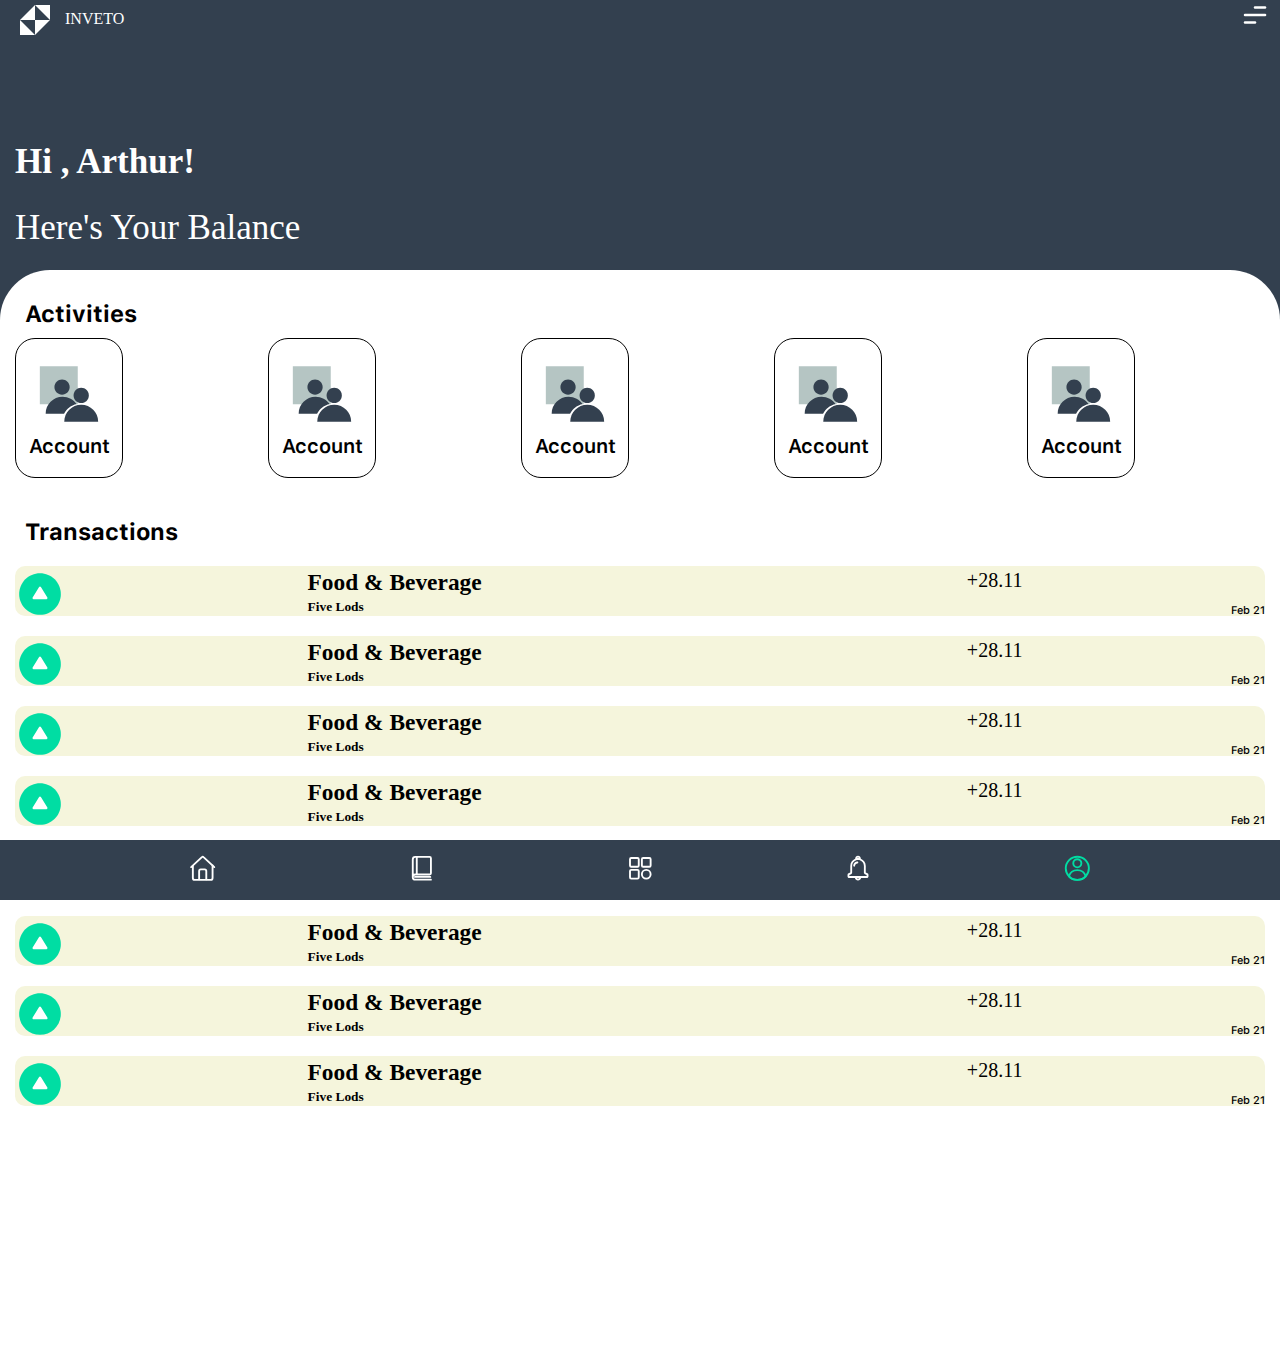
==== index.html @ 7d3a6b25 "feat: :sparkles: start of transactions" ====
<!DOCTYPE html>
<html lang="en">
<head>
    <meta charset="UTF-8">
    <meta name="viewport" content="width=device-width, initial-scale=1.0">
    <title>Home</title>
    <link rel="stylesheet" href="css/style.css">
</head>
<body>
    <section class="medio">
        <header>
            <div class="header__invento">
                <img src="storage/img/iconoflechacruzada.svg" >
                <p> INVETO</p>
                <img class="icon1" src="storage/img/iconomenuarriba.svg" >
            </div>
        </header>
    </section>
    <section class="up">
        <div class="saludar">
            <h1><b>Hi , Arthur!</b></h1>
            <p>Here's Your Balance</p>
        </div>
        <div class="balances">
            <div class="savings">
                <p>SAVINGS</p>
                <h2><span>$</span>15,615</h2>
                <img src="storage/img/Rectangle 4linea.svg" class="linea" >
            </div>
            <div class="assets">
                <p>ASSETS</p>
                <h2><span>$</span>9,615</h2>
                <img src="storage/img/Rectangle 4linea.svg" class="linea" >

            </div>
        </div>

    </section>
    <section class="arrown">
        <div class="box">
            <h3 >Activities</h3>
        </div>

        <section class="scroll">
            <div class="options">
                <img src="storage/img/iconoaccount.svg" >
                <p>Account</p>
            </div>
            <div class="options">
                <img src="storage/img/iconoaccount.svg" >
                <p>Account</p>
            </div>
            <div class="options">
                <img src="storage/img/iconoaccount.svg" >
                <p>Account</p>
            </div>
            <div class="options">
                <img src="storage/img/iconoaccount.svg" >
                <p>Account</p>
            </div>
            <div class="options">
                <img src="storage/img/iconoaccount.svg" >
                <p>Account</p>
            </div>
        </section>
        <div class="transactions">
            <h3>Transactions</h3>
        </div>
        <div class="contenido_transaccion">
            <div class="transaction1">
                <img src="storage/img/iconoflechaarri.svg">
                <h3>Food & Beverage</h3>
                <h6>Five Lods</h6>
                <span>+28.11</span>
                <small>Feb 21</small>
            </div>
            <div class="transaction1">
                <img src="storage/img/iconoflechaarri.svg">
                <h3>Food & Beverage</h3>
                <h6>Five Lods</h6>
                <span>+28.11</span>
                <small>Feb 21</small>
            </div>
            <div class="transaction1">
                <img src="storage/img/iconoflechaarri.svg">
                <h3>Food & Beverage</h3>
                <h6>Five Lods</h6>
                <span>+28.11</span>
                <small>Feb 21</small>
            </div>
            <div class="transaction1">
                <img src="storage/img/iconoflechaarri.svg">
                <h3>Food & Beverage</h3>
                <h6>Five Lods</h6>
                <span>+28.11</span>
                <small>Feb 21</small>
            </div>
            <div class="transaction1">
                <img src="storage/img/iconoflechaarri.svg">
                <h3>Food & Beverage</h3>
                <h6>Five Lods</h6>
                <span>+28.11</span>
                <small>Feb 21</small>
            </div>
            <div class="transaction1">
                <img src="storage/img/iconoflechaarri.svg">
                <h3>Food & Beverage</h3>
                <h6>Five Lods</h6>
                <span>+28.11</span>
                <small>Feb 21</small>
            </div>
            <div class="transaction1">
                <img src="storage/img/iconoflechaarri.svg">
                <h3>Food & Beverage</h3>
                <h6>Five Lods</h6>
                <span>+28.11</span>
                <small>Feb 21</small>
            </div>
            <div class="transaction1">
                <img src="storage/img/iconoflechaarri.svg">
                <h3>Food & Beverage</h3>
                <h6>Five Lods</h6>
                <span>+28.11</span>
                <small>Feb 21</small>
            </div>


            <!-- <div class="transaction1">
                <img src="storage/img/iconoflechaab.svg">
                <h3>Shopping</h3><br>
                <h6>H&M 1257 ****</h6>
                <span>-157.64</span><br>
                <small>Jan 14</small>
            </div>
            <div class="transaction1">
                <img src="storage/img/iconoflechaarri.svg">
                <h3>Food & Beverage</h3>
                <h6>Five Lods</h6>
                <span>+28.11</span>
                <small>Feb 21</small>
            </div>
            <div class="transaction1">
                <img src="storage/img/iconoflechaab.svg">
                <h3>Shopping</h3><br>
                <h6>H&M 1257 ****</h6>
                <span>-157.64</span><br>
                <small>Jan 14</small>
            </div>
            <div class="transaction1">
                <img src="storage/img/iconoflechaarri.svg">
                <h3>Food & Beverage</h3>
                <h6>Five Lods</h6>
                <span>+28.11</span>
                <small>Feb 21</small>
            </div>
            <div class="transaction1">
                <img src="storage/img/iconoflechaab.svg">
                <h3>Shopping</h3><br>
                <h6>H&M 1257 ****</h6>
                <span>-157.64</span><br>
                <small>Jan 14</small>
            </div> -->
        </div>
    
        
    </section>
    <footer>
        <ul class="footer__ul">
            <li>
                <a href="#">
                    <img src="storage/img/iconohome.svg" >
                </a>
            </li>
            <li>
                <a href="#">
                    <img src="storage/img/iconowallet.svg" >
                </a>
            </li>
            <li>
                <a href="#">
                    <img src="storage/img/Iconomenup.svg" >
                </a>
            </li>
            <li>
                <a href="#">
                    <img src="storage/img/iconocampana.svg" >
                </a>
            </li>
            <li>
                <a href="#">
                    <img src="storage/img/iconopersona.svg" >
                </a>
            </li>
            
            

        </ul>
    </footer>
</body>
</html>
---- css/style.css ----
@import url(variables.css);
*{
    padding: 0;
    margin: 0;
    box-sizing: border-box;
}
.medio{
    background-color: var(--color-azul) ;
    padding: var(--space-layout-padding-lr);

}
body{
    background-color: var(--color-azul);
    display: flex;
    flex-direction: column;
}

.header__invento{
    color: var(--color-blanco);
    display: flex;
    column-gap: 10px;
    /* justify-content: space-between; */
}
.header__invento img{
    width: 40px;
}
.header__invento p{
    margin-top: 10px;
}
.icon1{
    position: absolute;
    right: 0;
    padding-right: 10px;
}
.header__opciones img{
    width: 40px;
}
.arrown{
    padding: var(--space-layout-padding-lr);
    background-color: var(--color-blanco);
    position: absolute;
    width: 100%;
    height: 120%;
    margin-top: 270px;
    border-top-right-radius: 50px;
    border-top-left-radius: 50px;
    overflow-y: scroll;
}
.up{
    margin-top: 8vw;
    padding: var(--space-layout-padding-lr);
}
.balances{
    color: var(--color-blanco);
    padding-top: 5vw;
    display: flex;
    flex-direction: row;
    justify-content: space-between;
    padding-bottom: 7vw;
}
.linea{
    width: 160px;
}
h1{
    color: var(--color-blanco);
    /* margin-top: vw; */
    font-size: 35px;
}
.saludar p{
    color: var(--color-blanco);
    margin-top: 2vw;
    font-size: 35px;
}
.box{
    font-size: 20px;
    position: relative;
    top: 30px;
    margin-left: 10px;
    font-family: "SF_BOLD"
}
.scroll{
    display: grid;
    grid-template-columns: auto auto auto auto auto;
    margin-top: 40px;
    overflow-x: scroll;
    text-align: center;
    column-gap: 15px;
    font-size: 20px;
    font-family: "SF_SEMIBOLD";
}
.options{
    border: 1px solid;
    width: 108px;
    height: 140px;
    border-radius: 20px;
}
.options img{
    width: 70px;
    margin-top: 20px;
}
.transactions{
    margin-top: 40px;
    font-size: 20px;
    font-family: "SF_BOLD";
    margin-left: 10px;
    position: relative;

}
.contenido_transaccion{
    margin-top: 20px;
    row-gap: 20px;
    font-size: 20px;
    display: flex;
    flex-direction: column;

}
.contenido_transaccion div{
    background-color: beige;
    border-radius: 10px;
}
.transaction1{
    display: grid;
    grid-row: 1;
    height: 50px;
    padding-top: 3px;
    padding-bottom: 1px;
}
.transaction1 h3{
    display: grid;
    grid-column: 2;
    grid-row: 1;
}
.transaction1 span{
    display: grid;
    grid-column: 4;
}
.transaction1 img{
    width: 50px;
    grid-row-start: 1;
    grid-row-end: 2;
}
.transaction1 small{
    grid-column: 3;
    grid-row: 1;
    font-size: 11px;
    position: absolute;
    right: 0;
    padding-top: 35px;
    padding-right: 15px;
    font-family: "SF_MEDIUM";
    
}

.transaction1 h6{

    grid-column: 2;
    grid-row: 1;
    height: 50px;
    margin-top: 30px;
}

















footer{
    background-color: var(--color-azul);
    position: fixed;
    bottom: 0;
    width: 100%;
}
.footer__ul{
    display: flex;
    height: 60px;
    flex-direction: row;
    justify-content: space-evenly;
    align-items: center;


}
.footer__ul li{
    list-style: none;
    justify-content: center;

}

.footer__ul li a img{
    height: 30px;
    width: 30px;
}
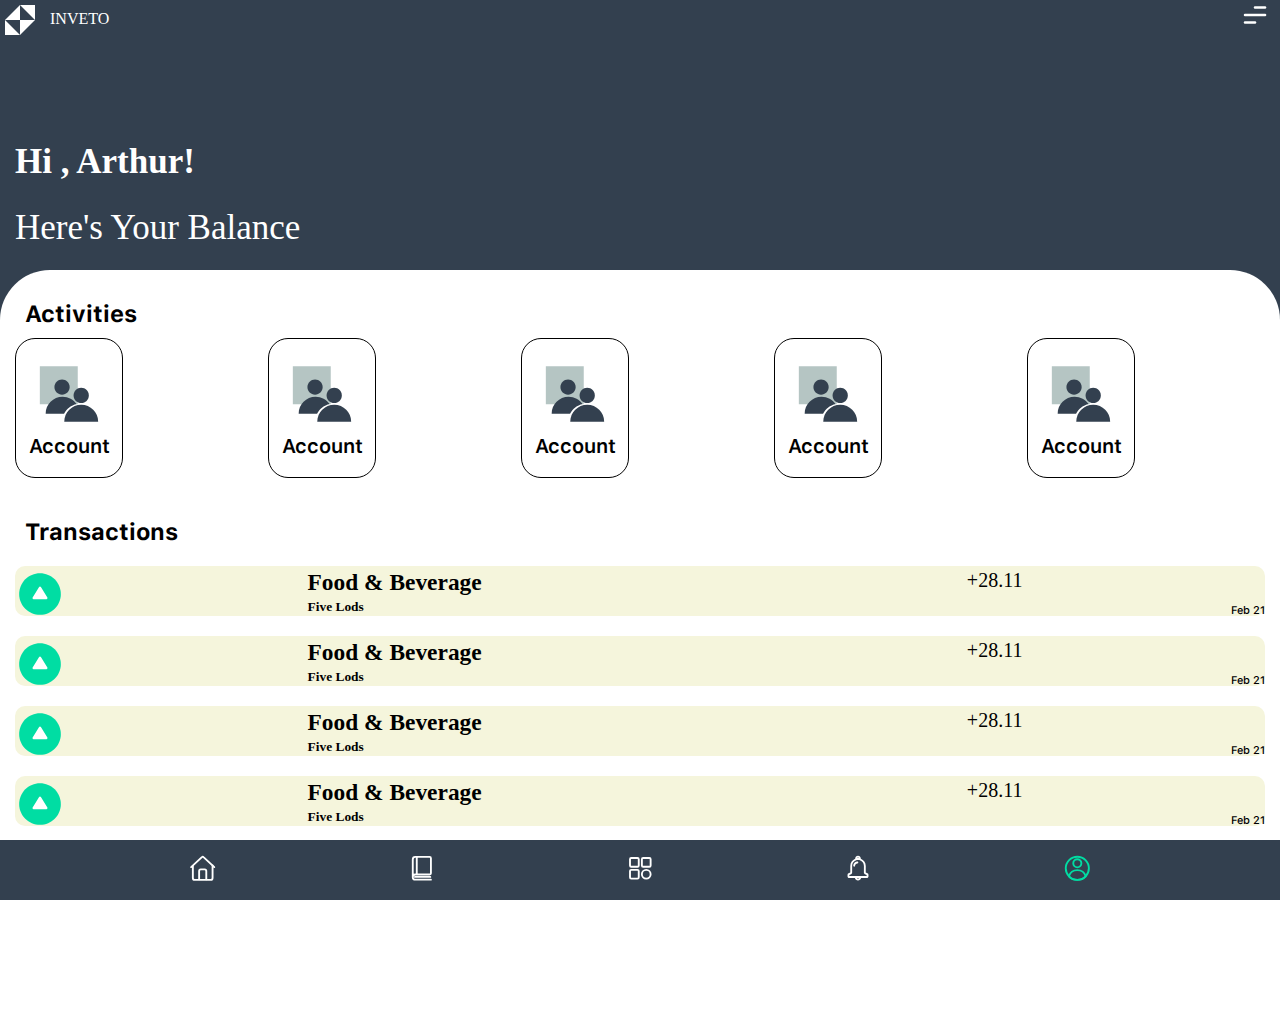
==== commit ec3924fe: "feat: :sparkles: mycard start and progress" ====
--- a/index.html
+++ b/index.html
@@ -7,7 +7,7 @@
     <link rel="stylesheet" href="css/style.css">
 </head>
 <body>
-    <section class="medio">
+    <section class="inveto">
         <header>
             <div class="header__invento">
                 <img src="storage/img/iconoflechacruzada.svg" >
@@ -16,6 +16,7 @@
             </div>
         </header>
     </section>
+
     <section class="up">
         <div class="saludar">
             <h1><b>Hi , Arthur!</b></h1>
@@ -95,71 +96,7 @@
                 <span>+28.11</span>
                 <small>Feb 21</small>
             </div>
-            <div class="transaction1">
-                <img src="storage/img/iconoflechaarri.svg">
-                <h3>Food & Beverage</h3>
-                <h6>Five Lods</h6>
-                <span>+28.11</span>
-                <small>Feb 21</small>
-            </div>
-            <div class="transaction1">
-                <img src="storage/img/iconoflechaarri.svg">
-                <h3>Food & Beverage</h3>
-                <h6>Five Lods</h6>
-                <span>+28.11</span>
-                <small>Feb 21</small>
-            </div>
-            <div class="transaction1">
-                <img src="storage/img/iconoflechaarri.svg">
-                <h3>Food & Beverage</h3>
-                <h6>Five Lods</h6>
-                <span>+28.11</span>
-                <small>Feb 21</small>
-            </div>
-            <div class="transaction1">
-                <img src="storage/img/iconoflechaarri.svg">
-                <h3>Food & Beverage</h3>
-                <h6>Five Lods</h6>
-                <span>+28.11</span>
-                <small>Feb 21</small>
-            </div>
 
-
-            <!-- <div class="transaction1">
-                <img src="storage/img/iconoflechaab.svg">
-                <h3>Shopping</h3><br>
-                <h6>H&M 1257 ****</h6>
-                <span>-157.64</span><br>
-                <small>Jan 14</small>
-            </div>
-            <div class="transaction1">
-                <img src="storage/img/iconoflechaarri.svg">
-                <h3>Food & Beverage</h3>
-                <h6>Five Lods</h6>
-                <span>+28.11</span>
-                <small>Feb 21</small>
-            </div>
-            <div class="transaction1">
-                <img src="storage/img/iconoflechaab.svg">
-                <h3>Shopping</h3><br>
-                <h6>H&M 1257 ****</h6>
-                <span>-157.64</span><br>
-                <small>Jan 14</small>
-            </div>
-            <div class="transaction1">
-                <img src="storage/img/iconoflechaarri.svg">
-                <h3>Food & Beverage</h3>
-                <h6>Five Lods</h6>
-                <span>+28.11</span>
-                <small>Feb 21</small>
-            </div>
-            <div class="transaction1">
-                <img src="storage/img/iconoflechaab.svg">
-                <h3>Shopping</h3><br>
-                <h6>H&M 1257 ****</h6>
-                <span>-157.64</span><br>
-                <small>Jan 14</small>
-            </div> -->
         </div>
     
         
@@ -177,7 +114,7 @@
                 </a>
             </li>
             <li>
-                <a href="#">
+                <a href="views/mycard.html">
                     <img src="storage/img/Iconomenup.svg" >
                 </a>
             </li>
--- a/css/style.css
+++ b/css/style.css
@@ -16,10 +16,11 @@
 }
 
 .header__invento{
+    position: static;
     color: var(--color-blanco);
     display: flex;
     column-gap: 10px;
-    /* justify-content: space-between; */
+    /* justify-content: space-between; */ 
 }
 .header__invento img{
     width: 40px;
@@ -40,11 +41,11 @@
     background-color: var(--color-blanco);
     position: absolute;
     width: 100%;
-    height: 120%;
+    height: 85%;
     margin-top: 270px;
     border-top-right-radius: 50px;
     border-top-left-radius: 50px;
-    overflow-y: scroll;
+
 }
 .up{
     margin-top: 8vw;
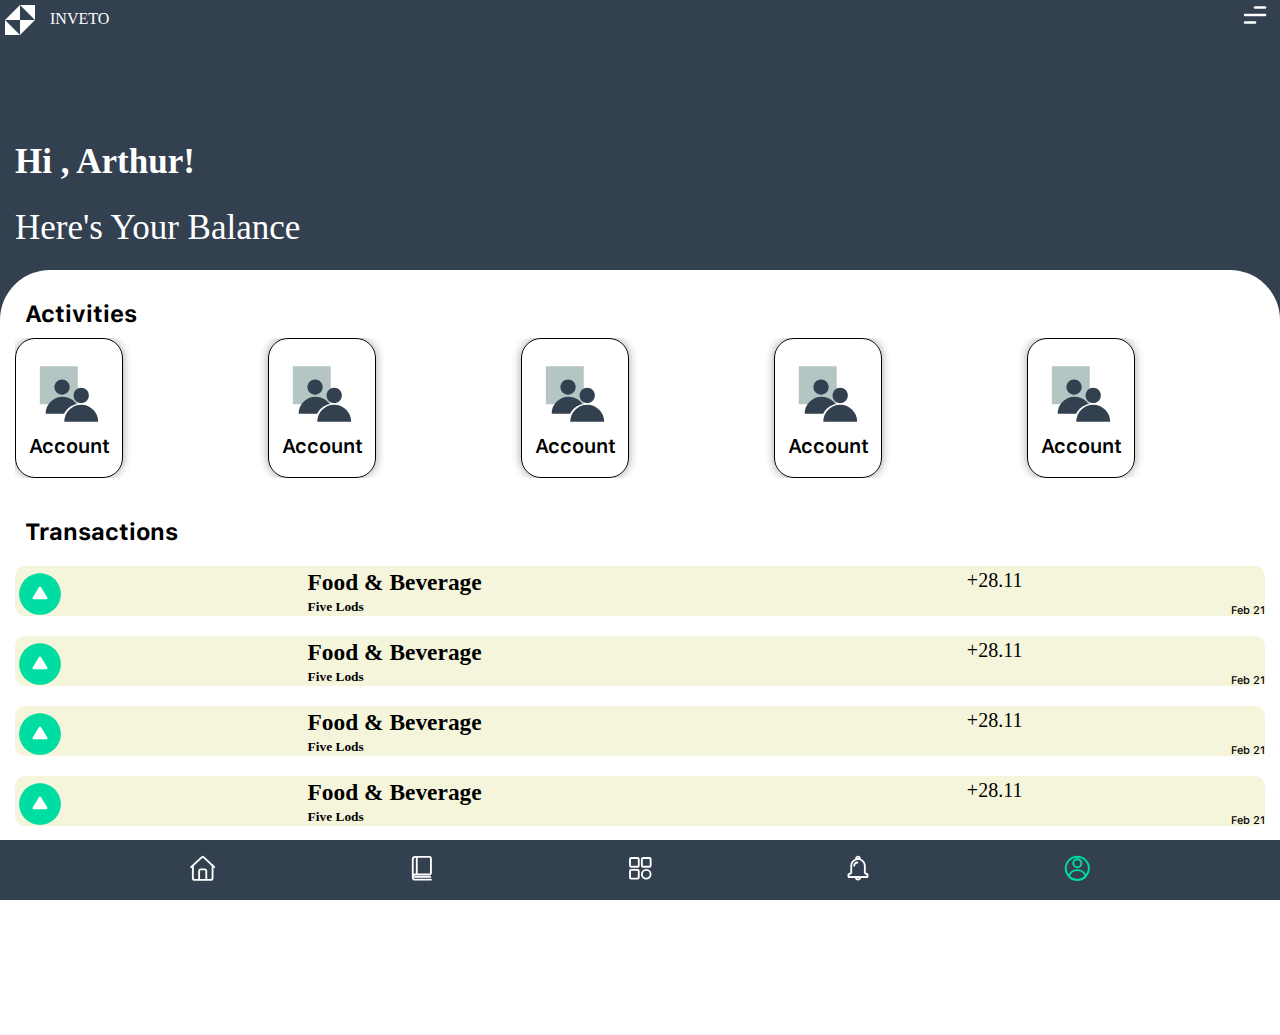
==== commit 5e052b61: "feat: :sparkles: footer of balance" ====
--- a/index.html
+++ b/index.html
@@ -109,7 +109,7 @@
                 </a>
             </li>
             <li>
-                <a href="#">
+                <a href="views/balance.html">
                     <img src="storage/img/iconowallet.svg" >
                 </a>
             </li>
--- a/css/style.css
+++ b/css/style.css
@@ -90,6 +90,7 @@
     font-family: "SF_SEMIBOLD";
 }
 .options{
+    box-shadow: 0px 0px 8px 1px rgba(0, 0, 0, 0.3);
     border: 1px solid;
     width: 108px;
     height: 140px;
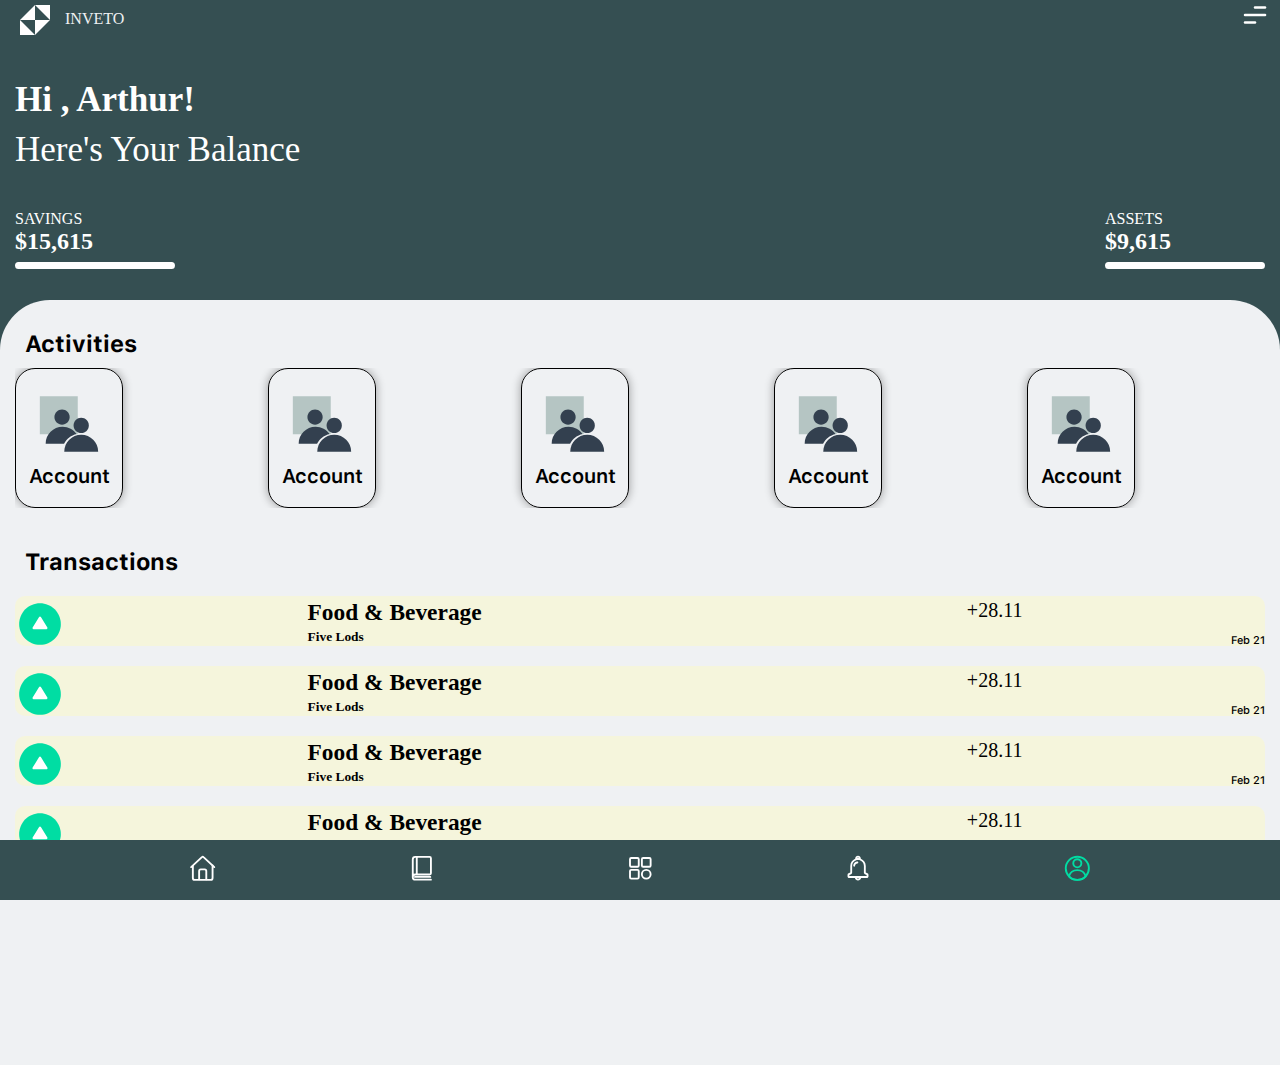
==== commit 70d5ce81: "fix: :lipstick: virtualWallet responsive" ====
--- a/index.html
+++ b/index.html
@@ -18,6 +18,7 @@
     </section>
 
     <section class="up">
+        
         <div class="saludar">
             <h1><b>Hi , Arthur!</b></h1>
             <p>Here's Your Balance</p>
--- a/css/style.css
+++ b/css/style.css
@@ -5,19 +5,20 @@
     box-sizing: border-box;
 }
 .medio{
-    background-color: var(--color-azul) ;
+    background-color: var(--color-1) ;
     padding: var(--space-layout-padding-lr);
 
 }
 body{
-    background-color: var(--color-azul);
+    background-color: var(--color-1);
     display: flex;
     flex-direction: column;
 }
 
 .header__invento{
-    position: static;
-    color: var(--color-blanco);
+    /* position: static; */
+    color: var(--color-4);
+    padding: var(--space-layout-padding-lr);
     display: flex;
     column-gap: 10px;
     /* justify-content: space-between; */ 
@@ -38,38 +39,38 @@
 }
 .arrown{
     padding: var(--space-layout-padding-lr);
-    background-color: var(--color-blanco);
+    background-color: var(--color-4);
     position: absolute;
     width: 100%;
     height: 85%;
-    margin-top: 270px;
+    margin-top: 300px;
     border-top-right-radius: 50px;
     border-top-left-radius: 50px;
 
 }
 .up{
-    margin-top: 8vw;
+    margin-top: 40px;
     padding: var(--space-layout-padding-lr);
 }
 .balances{
-    color: var(--color-blanco);
-    padding-top: 5vw;
+    color: var(--color-5);
+    margin-top: 40px;
     display: flex;
     flex-direction: row;
     justify-content: space-between;
-    padding-bottom: 7vw;
+
 }
 .linea{
     width: 160px;
 }
 h1{
-    color: var(--color-blanco);
-    /* margin-top: vw; */
+    color: var(--color-5);
+    margin-bottom: 10px;
     font-size: 35px;
 }
 .saludar p{
-    color: var(--color-blanco);
-    margin-top: 2vw;
+    color: var(--color-5);
+    /* margin-top: 2vw; */
     font-size: 35px;
 }
 .box{
@@ -176,9 +177,8 @@
 
 
 
-
 footer{
-    background-color: var(--color-azul);
+    background-color: var(--color-1);
     position: fixed;
     bottom: 0;
     width: 100%;
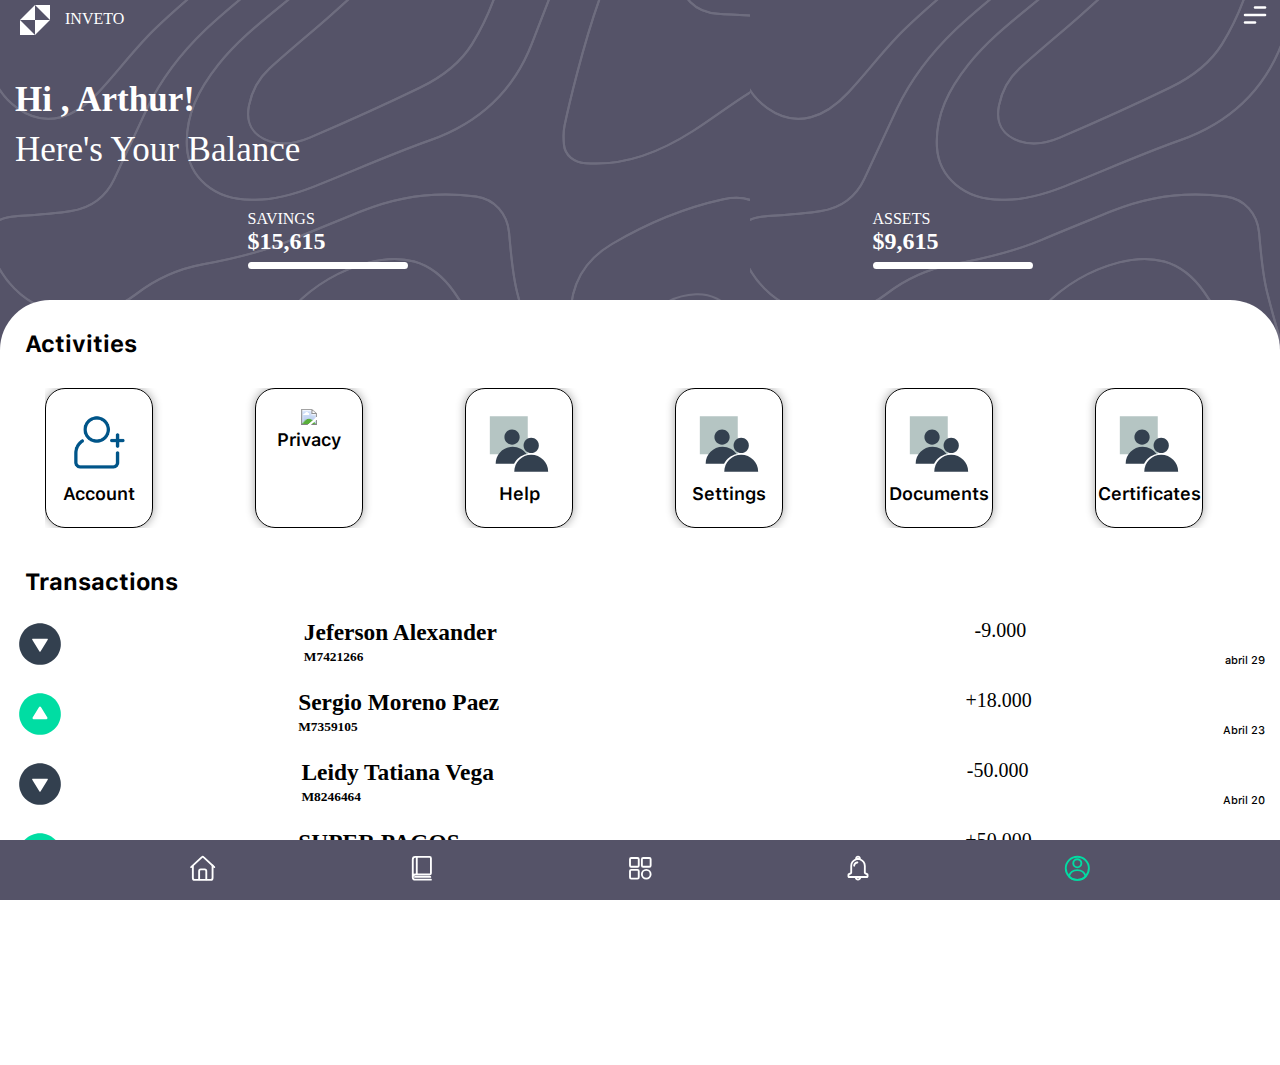
==== commit 97af35d7: "chore: :construction: general details" ====
--- a/index.html
+++ b/index.html
@@ -7,36 +7,38 @@
     <link rel="stylesheet" href="css/style.css">
 </head>
 <body>
-    <section class="inveto">
-        <header>
-            <div class="header__invento">
-                <img src="storage/img/iconoflechacruzada.svg" >
-                <p> INVETO</p>
-                <img class="icon1" src="storage/img/iconomenuarriba.svg" >
+    <section class="fondo">
+        <section class="inveto">
+            <header>
+                <div class="header__invento">
+                    <img src="storage/img/iconoflechacruzada.svg" >
+                    <p> INVETO</p>
+                    <img class="icon1" src="storage/img/iconomenuarriba.svg" >
+                </div>
+            </header>
+        </section>
+    
+        <section class="up">
+            
+            <div class="saludar">
+                <h1><b>Hi , Arthur!</b></h1>
+                <p>Here's Your Balance</p>
             </div>
-        </header>
-    </section>
-
-    <section class="up">
-        
-        <div class="saludar">
-            <h1><b>Hi , Arthur!</b></h1>
-            <p>Here's Your Balance</p>
-        </div>
-        <div class="balances">
-            <div class="savings">
-                <p>SAVINGS</p>
-                <h2><span>$</span>15,615</h2>
-                <img src="storage/img/Rectangle 4linea.svg" class="linea" >
+            <div class="balances">
+                <div class="savings">
+                    <p>SAVINGS</p>
+                    <h2><span>$</span>15,615</h2>
+                    <img src="storage/img/Rectangle 4linea.svg" class="linea" >
+                </div>
+                <div class="assets">
+                    <p>ASSETS</p>
+                    <h2><span>$</span>9,615</h2>
+                    <img src="storage/img/Rectangle 4linea.svg" class="linea" >
+    
+                </div>
             </div>
-            <div class="assets">
-                <p>ASSETS</p>
-                <h2><span>$</span>9,615</h2>
-                <img src="storage/img/Rectangle 4linea.svg" class="linea" >
-
-            </div>
-        </div>
-
+    
+        </section>
     </section>
     <section class="arrown">
         <div class="box">
@@ -45,24 +47,28 @@
 
         <section class="scroll">
             <div class="options">
-                <img src="storage/img/iconoaccount.svg" >
+                <img src="storage/img/account.png" >
                 <p>Account</p>
             </div>
             <div class="options">
-                <img src="storage/img/iconoaccount.svg" >
-                <p>Account</p>
+                <img src="storage/img/privacy.png" >
+                <p>Privacy</p>
             </div>
             <div class="options">
                 <img src="storage/img/iconoaccount.svg" >
-                <p>Account</p>
+                <p>Help</p>
             </div>
             <div class="options">
                 <img src="storage/img/iconoaccount.svg" >
-                <p>Account</p>
+                <p>Settings</p>
             </div>
             <div class="options">
                 <img src="storage/img/iconoaccount.svg" >
-                <p>Account</p>
+                <p>Documents</p>
+            </div>
+            <div class="options">
+                <img src="storage/img/iconoaccount.svg" >
+                <p>Certificates</p>
             </div>
         </section>
         <div class="transactions">
@@ -70,32 +76,32 @@
         </div>
         <div class="contenido_transaccion">
             <div class="transaction1">
-                <img src="storage/img/iconoflechaarri.svg">
-                <h3>Food & Beverage</h3>
-                <h6>Five Lods</h6>
-                <span>+28.11</span>
-                <small>Feb 21</small>
+                <img src="storage/img/iconoflechaab.svg">
+                <h3>Jeferson Alexander</h3>
+                <h6>M7421266</h6>
+                <span>-9.000</span>
+                <small>abril 29</small>
             </div>
             <div class="transaction1">
                 <img src="storage/img/iconoflechaarri.svg">
-                <h3>Food & Beverage</h3>
-                <h6>Five Lods</h6>
-                <span>+28.11</span>
-                <small>Feb 21</small>
+                <h3>Sergio Moreno Paez</h3>
+                <h6>M7359105</h6>
+                <span>+18.000</span>
+                <small>Abril 23</small>
+            </div>
+            <div class="transaction1">
+                <img src="storage/img/iconoflechaab.svg"> 
+                <h3>Leidy Tatiana Vega </h3>
+                <h6>M8246464</h6>
+                <span>-50.000</span>
+                <small>Abril 20</small>
             </div>
             <div class="transaction1">
                 <img src="storage/img/iconoflechaarri.svg">
-                <h3>Food & Beverage</h3>
-                <h6>Five Lods</h6>
-                <span>+28.11</span>
-                <small>Feb 21</small>
-            </div>
-            <div class="transaction1">
-                <img src="storage/img/iconoflechaarri.svg">
-                <h3>Food & Beverage</h3>
-                <h6>Five Lods</h6>
-                <span>+28.11</span>
-                <small>Feb 21</small>
+                <h3>SUPER PAGOS-----</h3>
+                <h6>M445029</h6>
+                <span>+50.000</span>
+                <small>Abril 17</small>
             </div>
 
         </div>
--- a/css/style.css
+++ b/css/style.css
@@ -7,22 +7,25 @@
 .medio{
     background-color: var(--color-1) ;
     padding: var(--space-layout-padding-lr);
-
+    
 }
 body{
+    background-image: url(../storage/img/Groupdecoracion.svg);
     background-color: var(--color-1);
     display: flex;
     flex-direction: column;
+
 }
 
 .header__invento{
-    /* position: static; */
+
     color: var(--color-4);
     padding: var(--space-layout-padding-lr);
     display: flex;
     column-gap: 10px;
-    /* justify-content: space-between; */ 
-}
+
+}
+
 .header__invento img{
     width: 40px;
 }
@@ -44,6 +47,7 @@
     width: 100%;
     height: 85%;
     margin-top: 300px;
+    justify-content: space-between;
     border-top-right-radius: 50px;
     border-top-left-radius: 50px;
 
@@ -57,7 +61,7 @@
     margin-top: 40px;
     display: flex;
     flex-direction: row;
-    justify-content: space-between;
+    justify-content: space-around;
 
 }
 .linea{
@@ -82,13 +86,15 @@
 }
 .scroll{
     display: grid;
-    grid-template-columns: auto auto auto auto auto;
-    margin-top: 40px;
+    grid-template-columns: auto auto auto auto auto auto;
+    margin-top:60px;
+    margin-left: 30px;
     overflow-x: scroll;
     text-align: center;
-    column-gap: 15px;
-    font-size: 20px;
+    column-gap: 40px;
+    font-size: 18px;
     font-family: "SF_SEMIBOLD";
+    scrollbar-width: none;
 }
 .options{
     box-shadow: 0px 0px 8px 1px rgba(0, 0, 0, 0.3);
@@ -118,7 +124,7 @@
 
 }
 .contenido_transaccion div{
-    background-color: beige;
+
     border-radius: 10px;
 }
 .transaction1{
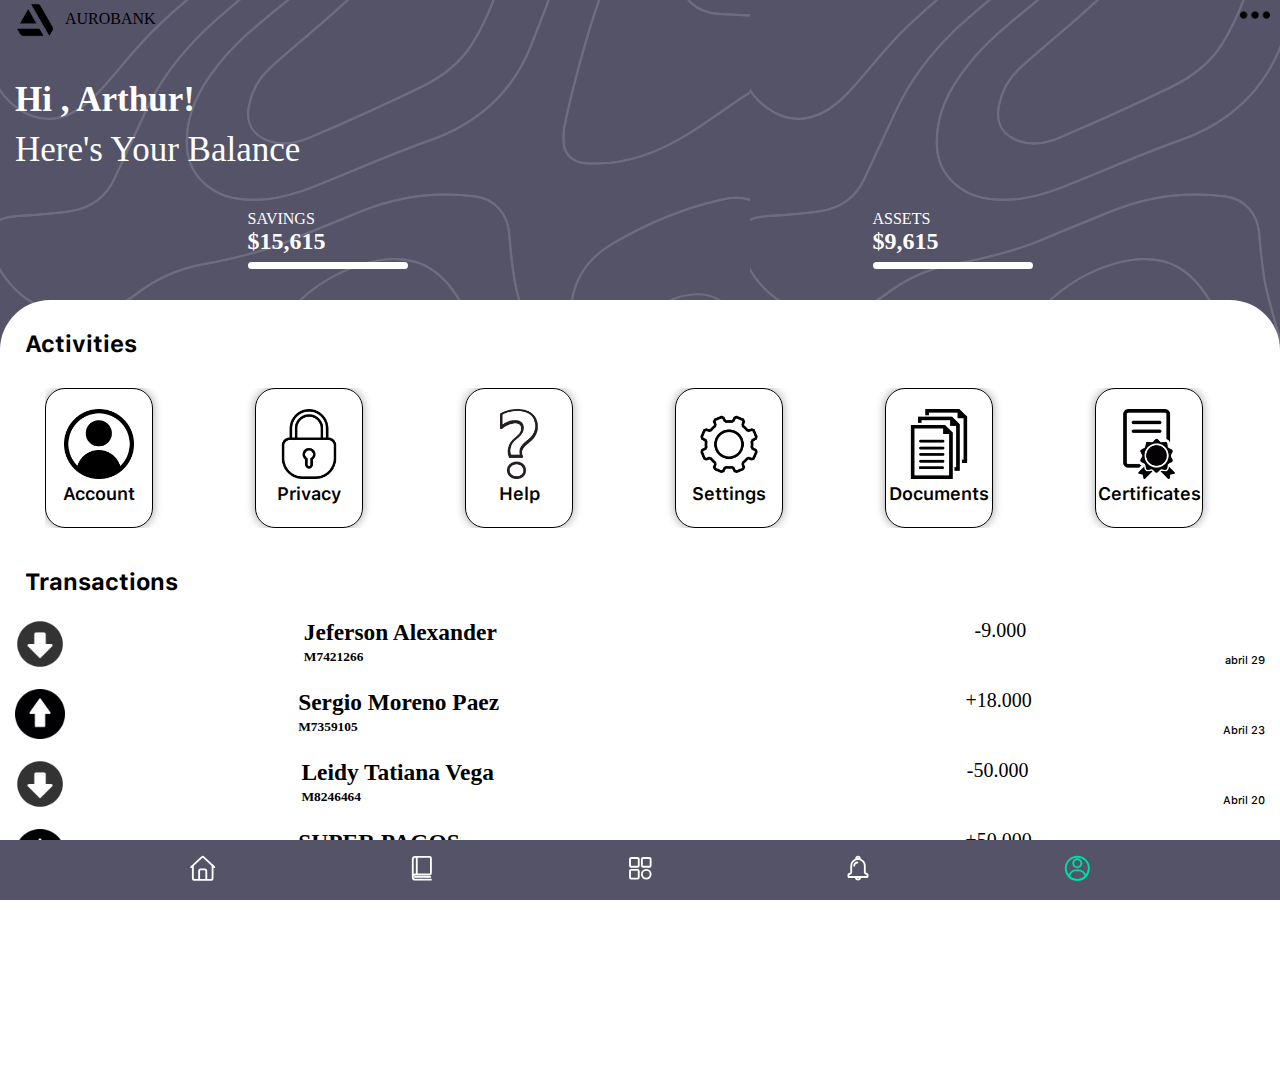
==== commit c379c989: "fix: :bug: update on mycard" ====
--- a/index.html
+++ b/index.html
@@ -8,12 +8,12 @@
 </head>
 <body>
     <section class="fondo">
-        <section class="inveto">
+        <section class="AUROBANK">
             <header>
                 <div class="header__invento">
-                    <img src="storage/img/iconoflechacruzada.svg" >
-                    <p> INVETO</p>
-                    <img class="icon1" src="storage/img/iconomenuarriba.svg" >
+                    <img src="storage/img/pngwing.com (11).png" >
+                    <p> AUROBANK</p>
+                    <img class="icon1" src="storage/img/pngwing.com (12).png" >
                 </div>
             </header>
         </section>
@@ -47,27 +47,27 @@
 
         <section class="scroll">
             <div class="options">
-                <img src="storage/img/account.png" >
+                <img src="storage/img/pngwing.com (6).png" >
                 <p>Account</p>
             </div>
             <div class="options">
-                <img src="storage/img/privacy.png" >
+                <img src="storage/img/pngwing.com (7).png" >
                 <p>Privacy</p>
             </div>
             <div class="options">
-                <img src="storage/img/iconoaccount.svg" >
+                <img src="storage/img/pngwing.com.png" >
                 <p>Help</p>
             </div>
             <div class="options">
-                <img src="storage/img/iconoaccount.svg" >
+                <img src="storage/img/pngwing.com (1).png" >
                 <p>Settings</p>
             </div>
             <div class="options">
-                <img src="storage/img/iconoaccount.svg" >
+                <img src="storage/img/pngwing.com (3).png" >
                 <p>Documents</p>
             </div>
             <div class="options">
-                <img src="storage/img/iconoaccount.svg" >
+                <img src="storage/img/pngwing.com (4).png" >
                 <p>Certificates</p>
             </div>
         </section>
@@ -76,28 +76,28 @@
         </div>
         <div class="contenido_transaccion">
             <div class="transaction1">
-                <img src="storage/img/iconoflechaab.svg">
+                <img src="storage/img/pngwing.com (9).png">
                 <h3>Jeferson Alexander</h3>
                 <h6>M7421266</h6>
                 <span>-9.000</span>
                 <small>abril 29</small>
             </div>
             <div class="transaction1">
-                <img src="storage/img/iconoflechaarri.svg">
+                <img src="storage/img/pngwing.com (8).png">
                 <h3>Sergio Moreno Paez</h3>
                 <h6>M7359105</h6>
                 <span>+18.000</span>
                 <small>Abril 23</small>
             </div>
             <div class="transaction1">
-                <img src="storage/img/iconoflechaab.svg"> 
+                <img src="storage/img/pngwing.com (9).png"> 
                 <h3>Leidy Tatiana Vega </h3>
                 <h6>M8246464</h6>
                 <span>-50.000</span>
                 <small>Abril 20</small>
             </div>
             <div class="transaction1">
-                <img src="storage/img/iconoflechaarri.svg">
+                <img src="storage/img/pngwing.com (8).png">
                 <h3>SUPER PAGOS-----</h3>
                 <h6>M445029</h6>
                 <span>+50.000</span>
--- a/css/style.css
+++ b/css/style.css
@@ -19,7 +19,7 @@
 
 .header__invento{
 
-    color: var(--color-4);
+    color: var(--color-7);
     padding: var(--space-layout-padding-lr);
     display: flex;
     column-gap: 10px;
@@ -45,7 +45,7 @@
     background-color: var(--color-4);
     position: absolute;
     width: 100%;
-    height: 85%;
+    height: 88%;
     margin-top: 300px;
     justify-content: space-between;
     border-top-right-radius: 50px;
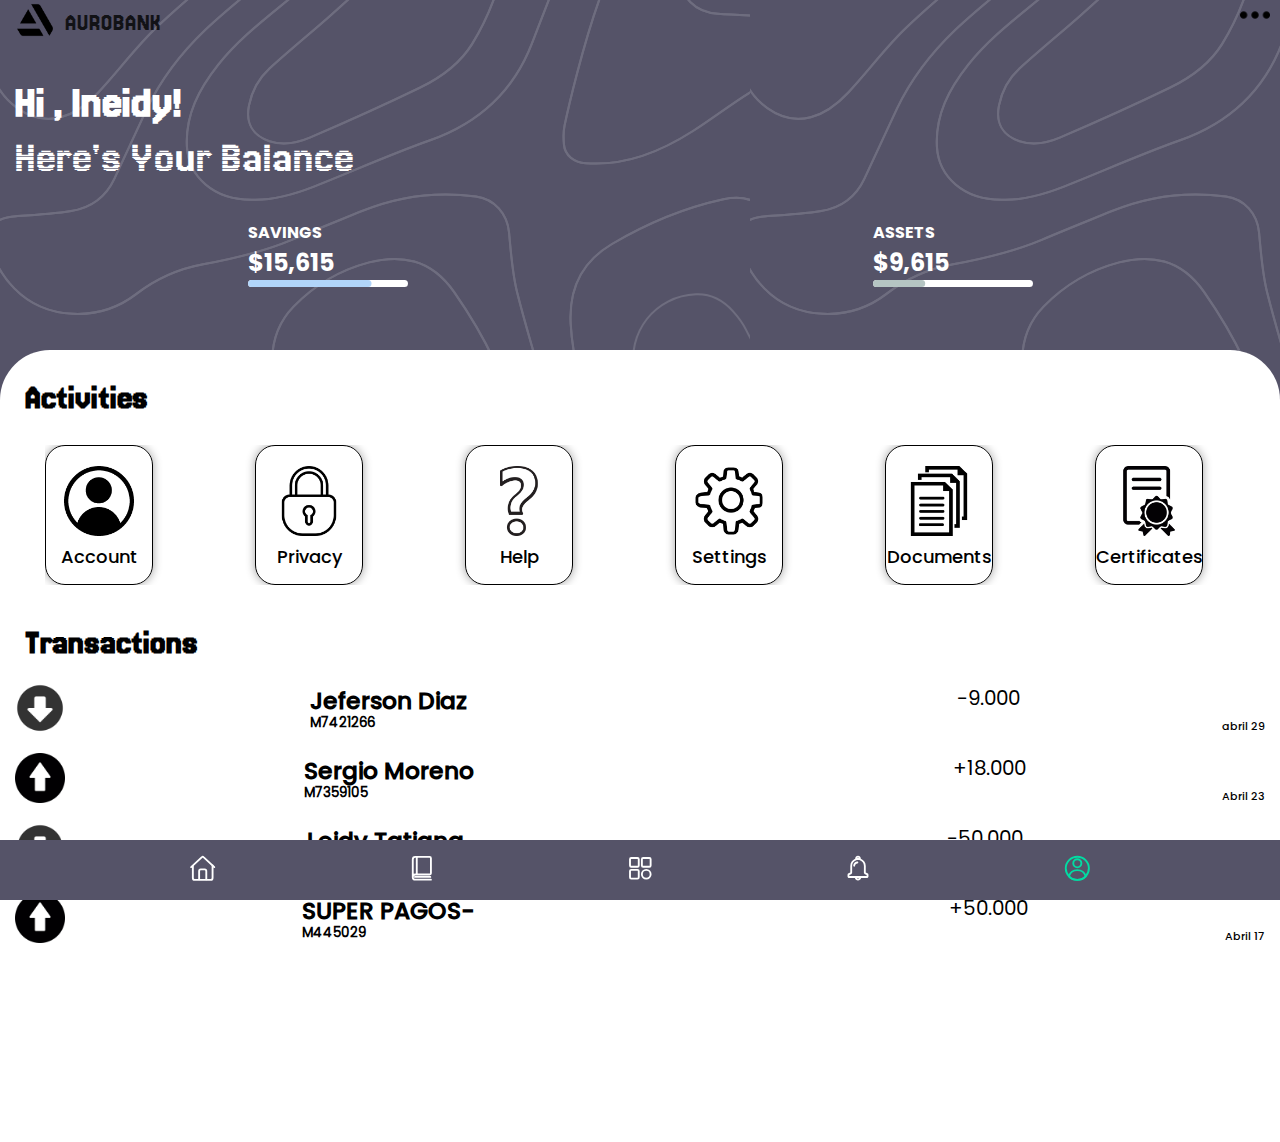
==== commit 8820fcbc: "chore: :lipstick: font configuration" ====
--- a/index.html
+++ b/index.html
@@ -21,19 +21,21 @@
         <section class="up">
             
             <div class="saludar">
-                <h1><b>Hi , Arthur!</b></h1>
+                <h1><b>Hi , Ineidy!</b></h1>
                 <p>Here's Your Balance</p>
             </div>
             <div class="balances">
                 <div class="savings">
                     <p>SAVINGS</p>
                     <h2><span>$</span>15,615</h2>
-                    <img src="storage/img/Rectangle 4linea.svg" class="linea" >
+                    <img src="storage/img/Group 216completsaving.svg" class="linea" >
+                    
                 </div>
                 <div class="assets">
                     <p>ASSETS</p>
                     <h2><span>$</span>9,615</h2>
-                    <img src="storage/img/Rectangle 4linea.svg" class="linea" >
+                    <img src="storage/img/Group 217completassets.svg" class="linea" >
+
     
                 </div>
             </div>
@@ -55,11 +57,11 @@
                 <p>Privacy</p>
             </div>
             <div class="options">
-                <img src="storage/img/pngwing.com.png" >
+                <img src="storage/img/pngwing.com (interrogacion).png" >
                 <p>Help</p>
             </div>
             <div class="options">
-                <img src="storage/img/pngwing.com (1).png" >
+                <img src="storage/img/pngwinkjasg.com (2).png" >
                 <p>Settings</p>
             </div>
             <div class="options">
@@ -77,28 +79,28 @@
         <div class="contenido_transaccion">
             <div class="transaction1">
                 <img src="storage/img/pngwing.com (9).png">
-                <h3>Jeferson Alexander</h3>
+                <h3>Jeferson Diaz</h3>
                 <h6>M7421266</h6>
                 <span>-9.000</span>
                 <small>abril 29</small>
             </div>
             <div class="transaction1">
                 <img src="storage/img/pngwing.com (8).png">
-                <h3>Sergio Moreno Paez</h3>
+                <h3>Sergio Moreno </h3>
                 <h6>M7359105</h6>
                 <span>+18.000</span>
                 <small>Abril 23</small>
             </div>
             <div class="transaction1">
                 <img src="storage/img/pngwing.com (9).png"> 
-                <h3>Leidy Tatiana Vega </h3>
+                <h3>Leidy Tatiana  </h3>
                 <h6>M8246464</h6>
                 <span>-50.000</span>
                 <small>Abril 20</small>
             </div>
             <div class="transaction1">
                 <img src="storage/img/pngwing.com (8).png">
-                <h3>SUPER PAGOS-----</h3>
+                <h3>SUPER PAGOS-</h3>
                 <h6>M445029</h6>
                 <span>+50.000</span>
                 <small>Abril 17</small>
--- a/css/style.css
+++ b/css/style.css
@@ -26,10 +26,13 @@
 
 }
 
+
 .header__invento img{
     width: 40px;
 }
 .header__invento p{
+    font-family: "JERSEY";
+    font-size: 25px;
     margin-top: 10px;
 }
 .icon1{
@@ -46,7 +49,7 @@
     position: absolute;
     width: 100%;
     height: 88%;
-    margin-top: 300px;
+    margin-top: 350px;
     justify-content: space-between;
     border-top-right-radius: 50px;
     border-top-left-radius: 50px;
@@ -58,6 +61,7 @@
 }
 .balances{
     color: var(--color-5);
+    font-family: "BOLD";
     margin-top: 40px;
     display: flex;
     flex-direction: row;
@@ -66,23 +70,39 @@
 }
 .linea{
     width: 160px;
+    margin-bottom: 40px;
+}
+.encimasavings{
+    position: absolute;
+    top: 264px;
+    left: 41px;
+    width: 120px;
+}
+.encimaassets{
+    position: absolute;
+    top: 265px;
+    left:233px;
+    width: 50px;
 }
 h1{
     color: var(--color-5);
     margin-bottom: 10px;
-    font-size: 35px;
+    font-family: "JERSEY";
+    font-size: 45px;
 }
 .saludar p{
     color: var(--color-5);
-    /* margin-top: 2vw; */
-    font-size: 35px;
+    font-family: "JERSEY";
+
+    font-size: 45px;
 }
 .box{
-    font-size: 20px;
+    font-size: 30px;
     position: relative;
     top: 30px;
     margin-left: 10px;
-    font-family: "SF_BOLD"
+    font-family: "JERSEY"
+
 }
 .scroll{
     display: grid;
@@ -93,7 +113,7 @@
     text-align: center;
     column-gap: 40px;
     font-size: 18px;
-    font-family: "SF_SEMIBOLD";
+    font-family: "MEDIUM";
     scrollbar-width: none;
 }
 .options{
@@ -109,8 +129,8 @@
 }
 .transactions{
     margin-top: 40px;
-    font-size: 20px;
-    font-family: "SF_BOLD";
+    font-size: 30px;
+    font-family: "JERSEY";
     margin-left: 10px;
     position: relative;
 
@@ -135,15 +155,18 @@
     padding-bottom: 1px;
 }
 .transaction1 h3{
+    font-family: "MEDIUM";
     display: grid;
     grid-column: 2;
     grid-row: 1;
 }
 .transaction1 span{
+    font-family: "REGULAR";
     display: grid;
     grid-column: 4;
 }
 .transaction1 img{
+
     width: 50px;
     grid-row-start: 1;
     grid-row-end: 2;
@@ -156,12 +179,12 @@
     right: 0;
     padding-top: 35px;
     padding-right: 15px;
-    font-family: "SF_MEDIUM";
+    font-family: "MEDIUM";
     
 }
 
 .transaction1 h6{
-
+    font-family: "REGULAR";
     grid-column: 2;
     grid-row: 1;
     height: 50px;
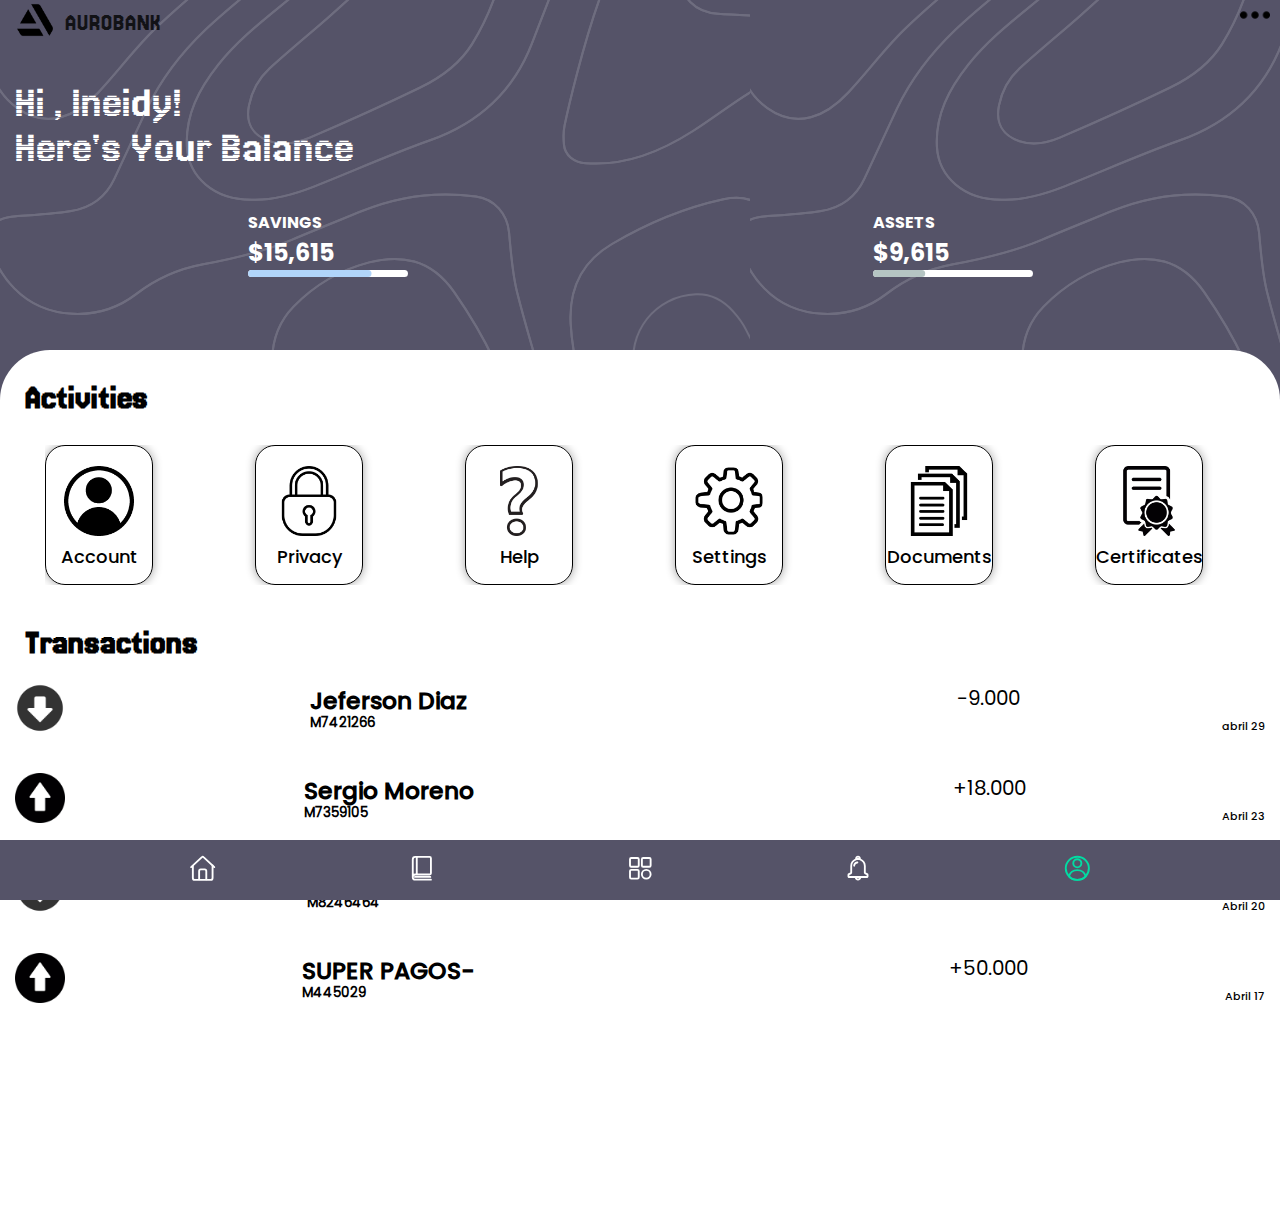
==== commit 9e0db7ad: "fix: :art: general arrangements" ====
--- a/index.html
+++ b/index.html
@@ -21,7 +21,7 @@
         <section class="up">
             
             <div class="saludar">
-                <h1><b>Hi , Ineidy!</b></h1>
+                <p>Hi , Ineidy!</p>
                 <p>Here's Your Balance</p>
             </div>
             <div class="balances">
--- a/css/style.css
+++ b/css/style.css
@@ -43,12 +43,13 @@
 .header__opciones img{
     width: 40px;
 }
+
 .arrown{
     padding: var(--space-layout-padding-lr);
     background-color: var(--color-4);
     position: absolute;
+    height: 98%;
     width: 100%;
-    height: 88%;
     margin-top: 350px;
     justify-content: space-between;
     border-top-right-radius: 50px;
@@ -137,7 +138,7 @@
 }
 .contenido_transaccion{
     margin-top: 20px;
-    row-gap: 20px;
+    row-gap: 40px;
     font-size: 20px;
     display: flex;
     flex-direction: column;
